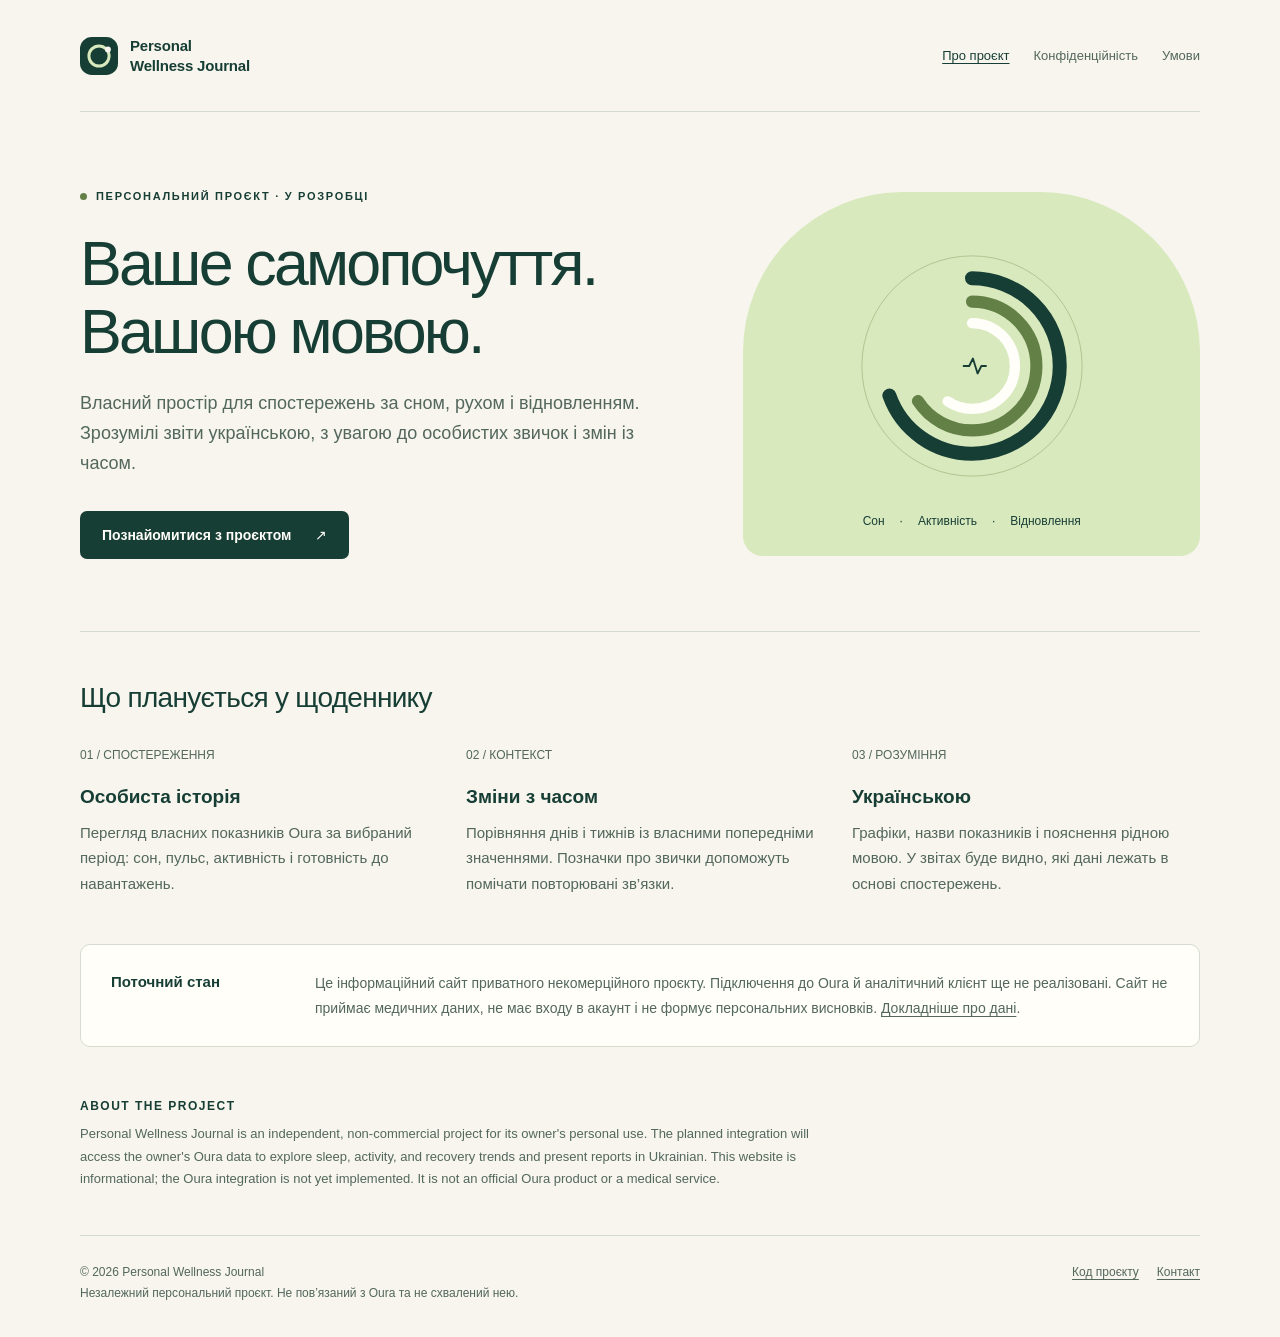
==== docs/index.html @ 6c8ab22f "Publish Ukrainian personal wellness project information and policies" ====
<!doctype html>
<html lang="uk">
<head>
  <meta charset="utf-8">
  <meta name="viewport" content="width=device-width, initial-scale=1">
  <meta name="description" content="Personal Wellness Journal — персональний проєкт для аналізу сну, активності та відновлення зі звітами українською.">
  <meta name="theme-color" content="#f7f5ed">
  <meta name="referrer" content="strict-origin-when-cross-origin">
  <title>Personal Wellness Journal — самопочуття вашою мовою</title>
  <link rel="icon" href="favicon.svg" type="image/svg+xml">
  <link rel="stylesheet" href="style.css">
</head>
<body>
  <a class="skip-link" href="#main">Перейти до вмісту</a>
  <div class="wrap">
    <header class="header">
      <a class="brand" href="./" aria-label="Personal Wellness Journal — головна"><img src="favicon.svg" alt="" width="38" height="38"><span>Personal<br>Wellness Journal</span></a>
      <nav class="nav" aria-label="Основна навігація">
        <a href="./" aria-current="page">Про проєкт</a>
        <a href="privacy.html">Конфіденційність</a>
        <a href="terms.html">Умови</a>
      </nav>
    </header>
    <main id="main">
      <section class="hero" aria-labelledby="hero-title">
        <div>
          <p class="eyebrow"><span class="dot" aria-hidden="true"></span>Персональний проєкт · У розробці</p>
          <h1 id="hero-title">Ваше самопочуття.<br>Вашою мовою.</h1>
          <p class="lead">Власний простір для спостережень за сном, рухом і відновленням. Зрозумілі звіти українською, з увагою до особистих звичок і змін із часом.</p>
          <a class="button" href="#about">Познайомитися з проєктом <span aria-hidden="true">↗</span></a>
        </div>
        <div class="visual" aria-hidden="true">
          <svg viewBox="0 0 300 300" fill="none" xmlns="http://www.w3.org/2000/svg">
            <circle cx="150" cy="150" r="118" stroke="#aec38f" stroke-width="1"/>
            <circle cx="150" cy="150" r="94" stroke="#173e35" stroke-width="15" stroke-dasharray="410 181" stroke-linecap="round" transform="rotate(-90 150 150)"/>
            <circle cx="150" cy="150" r="69" stroke="#638046" stroke-width="13" stroke-dasharray="285 149" stroke-linecap="round" transform="rotate(-90 150 150)"/>
            <circle cx="150" cy="150" r="46" stroke="#fffef9" stroke-width="11" stroke-dasharray="172 117" stroke-linecap="round" transform="rotate(-90 150 150)"/>
            <path d="M141 150h6l4-8 5 16 4-8h5" stroke="#173e35" stroke-width="2" stroke-linecap="round" stroke-linejoin="round"/>
          </svg>
          <div class="visual-caption"><span>Сон</span><span>Активність</span><span>Відновлення</span></div>
        </div>
      </section>
      <section class="section" id="about" aria-labelledby="about-title">
        <h2 class="section-heading" id="about-title">Що планується у щоденнику</h2>
        <div class="features">
          <article><span class="feature-number">01 / СПОСТЕРЕЖЕННЯ</span><h3>Особиста історія</h3><p>Перегляд власних показників Oura за вибраний період: сон, пульс, активність і готовність до навантажень.</p></article>
          <article><span class="feature-number">02 / КОНТЕКСТ</span><h3>Зміни з часом</h3><p>Порівняння днів і тижнів із власними попередніми значеннями. Позначки про звички допоможуть помічати повторювані зв’язки.</p></article>
          <article><span class="feature-number">03 / РОЗУМІННЯ</span><h3>Українською</h3><p>Графіки, назви показників і пояснення рідною мовою. У звітах буде видно, які дані лежать в основі спостережень.</p></article>
        </div>
      </section>
      <aside class="notice" aria-labelledby="status-title">
        <h2 id="status-title">Поточний стан</h2>
        <p>Це інформаційний сайт приватного некомерційного проєкту. Підключення до Oura й аналітичний клієнт ще не реалізовані. Сайт не приймає медичних даних, не має входу в акаунт і не формує персональних висновків. <a href="privacy.html">Докладніше про дані</a>.</p>
      </aside>
      <section class="english" lang="en" aria-labelledby="english-title">
        <h2 id="english-title">About the project</h2>
        <p>Personal Wellness Journal is an independent, non-commercial project for its owner's personal use. The planned integration will access the owner's Oura data to explore sleep, activity, and recovery trends and present reports in Ukrainian. This website is informational; the Oura integration is not yet implemented. It is not an official Oura product or a medical service.</p>
      </section>
    </main>
    <footer class="footer">
      <p>© 2026 Personal Wellness Journal<br>Незалежний персональний проєкт. Не пов’язаний з Oura та не схвалений нею.</p>
      <div class="footer-links"><a href="https://github.com/fedak/personal-wellness-journal">Код проєкту</a><a href="https://github.com/fedak/personal-wellness-journal/issues">Контакт</a></div>
    </footer>
  </div>
</body>
</html>
---- docs/style.css ----
:root {
  color-scheme: light;
  --paper: #f7f5ed;
  --ink: #173e35;
  --muted: #53675d;
  --line: #d5dbce;
  --accent: #d8e9bd;
  --white: #fffef9;
  font-family: -apple-system, BlinkMacSystemFont, "Segoe UI", sans-serif;
  color: var(--ink);
  background: var(--paper);
  font-synthesis: none;
}
* { box-sizing: border-box; }
body { margin: 0; }
a { color: inherit; text-underline-offset: .22em; }
a:hover { text-decoration-thickness: 2px; }
a:focus-visible { outline: 3px solid var(--ink); outline-offset: 6px; border-radius: 2px; }
.skip-link { position: absolute; top: -100px; left: 20px; padding: 12px; background: var(--white); z-index: 2; }
.skip-link:focus { top: 12px; }
.wrap { width: min(1120px, calc(100% - 64px)); margin-inline: auto; }
.header { min-height: 112px; display: flex; justify-content: space-between; align-items: center; gap: 28px; border-bottom: 1px solid var(--line); }
.brand { display: inline-flex; align-items: center; gap: 12px; text-decoration: none; font-size: 15px; font-weight: 650; line-height: 1.3; letter-spacing: -.2px; }
.brand img { width: 38px; height: 38px; }
.nav { display: flex; flex-wrap: wrap; gap: 24px; font-size: 13px; }
.nav a { color: var(--muted); text-decoration: none; }
.nav a[aria-current="page"] { color: var(--ink); text-decoration: underline; }
.eyebrow { display: flex; align-items: center; gap: 9px; font-size: 11px; font-weight: 650; letter-spacing: 1.7px; text-transform: uppercase; }
.dot { width: 7px; height: 7px; border-radius: 50%; background: #638046; flex-shrink: 0; }
.hero { padding: 78px 0 72px; display: grid; grid-template-columns: 1.3fr 1fr; gap: 70px; align-items: center; }
h1, h2, h3, p { margin-top: 0; }
h1 { font-size: clamp(40px, 4.9vw, 63px); font-weight: 500; line-height: 1.08; letter-spacing: -2.8px; margin-bottom: 24px; }
.hero h1 { margin-top: 28px; }
.lead { color: var(--muted); font-size: 18px; line-height: 1.65; max-width: 560px; }
.button { display: inline-flex; gap: 24px; align-items: center; background: var(--ink); color: var(--white); padding: 16px 22px; margin-top: 14px; border-radius: 7px; text-decoration: none; font-size: 14px; font-weight: 550; }
.button:hover { background: #285447; }
.button:focus-visible { outline-offset: 4px; }
.visual { background: var(--accent); border-radius: 160px 160px 20px 20px; padding: 34px 24px 28px; display: flex; flex-direction: column; align-items: center; }
.visual svg { width: min(100%, 280px); height: auto; }
.visual-caption { display: flex; justify-content: center; flex-wrap: wrap; gap: 15px; width: 100%; padding-top: 8px; font-size: 12px; }
.visual-caption span + span::before { content: "·"; margin-right: 15px; }
.section { padding: 48px 0; border-top: 1px solid var(--line); }
.section-heading { font-size: 28px; line-height: 1.25; font-weight: 500; letter-spacing: -.7px; margin-bottom: 30px; }
.features { display: grid; grid-template-columns: repeat(3, 1fr); gap: 38px; }
.feature-number { display: inline-block; margin-bottom: 24px; font-size: 12px; color: var(--muted); }
.features h3 { font-size: 19px; font-weight: 550; margin-bottom: 12px; }
.features p { font-size: 15px; color: var(--muted); line-height: 1.7; margin-bottom: 0; }
.notice { margin-bottom: 52px; padding: 26px 30px; background: var(--white); border: 1px solid var(--line); border-radius: 10px; display: grid; grid-template-columns: 180px 1fr; gap: 24px; }
.notice h2 { font-size: 15px; font-weight: 650; margin: 2px 0 0; }
.notice p { color: var(--muted); font-size: 14px; line-height: 1.75; margin: 0; }
.english { padding-bottom: 44px; max-width: 760px; }
.english h2 { font-size: 12px; text-transform: uppercase; letter-spacing: 1.5px; font-weight: 650; }
.english p { font-size: 13px; line-height: 1.75; color: var(--muted); margin-bottom: 0; }
.footer { border-top: 1px solid var(--line); padding: 26px 0 34px; display: flex; justify-content: space-between; align-items: flex-start; gap: 24px; font-size: 12px; line-height: 1.7; color: var(--muted); }
.footer p { margin: 0; max-width: 520px; }
.footer-links { display: flex; gap: 18px; flex-shrink: 0; }
.document { max-width: 780px; padding: 62px 0 64px; }
.document h1 { font-size: clamp(34px, 4.4vw, 52px); margin-top: 24px; letter-spacing: -1.8px; overflow-wrap: anywhere; }
.document .updated { color: var(--muted); font-size: 13px; margin-bottom: 34px; }
.document h2 { font-size: 21px; line-height: 1.35; font-weight: 550; letter-spacing: -.3px; margin: 34px 0 13px; }
.document p, .document li { color: var(--muted); font-size: 16px; line-height: 1.8; }
.document li { margin-bottom: 9px; }
.document ul { padding-left: 22px; }
.document .intro { color: var(--ink); font-size: 18px; line-height: 1.7; }
.document .summary { padding: 22px 25px; background: var(--accent); border-radius: 8px; margin-bottom: 30px; }
.document .summary p { color: var(--ink); margin: 0; font-size: 15px; }
.document .english { padding: 26px 0 0; margin-top: 34px; border-top: 1px solid var(--line); }
.document .english h2 { margin: 0 0 12px; font-size: 12px; }
.document .english p { font-size: 13px; }
@media (max-width: 850px) {
  .hero { gap: 32px; }
  .nav { gap: 16px; }
  .features { gap: 25px; }
  .header { flex-wrap: wrap; padding: 24px 0; gap: 20px; }
}
@media (max-width: 600px) {
  .wrap { width: calc(100% - 36px); }
  .header { min-height: 0; }
  .brand { font-size: 14px; }
  .nav { width: 100%; gap: 12px 20px; font-size: 12px; }
  .hero { grid-template-columns: 1fr; padding: 44px 0; gap: 36px; }
  h1 { font-size: 44px; letter-spacing: -2px; }
  .hero h1 { margin-top: 22px; }
  .lead { font-size: 16px; }
  .eyebrow { font-size: 10px; letter-spacing: 1.2px; }
  .visual { border-radius: 140px 140px 14px 14px; width: 100%; max-width: 340px; justify-self: center; }
  .visual svg { width: 230px; }
  .features { grid-template-columns: 1fr; gap: 28px; }
  .feature-number { margin-bottom: 12px; }
  .section { padding: 32px 0; }
  .section-heading { font-size: 25px; }
  .notice { grid-template-columns: 1fr; gap: 12px; padding: 22px; margin-bottom: 34px; }
  .footer { flex-direction: column; gap: 18px; }
  .document { padding: 42px 0; }
  .document h1 { font-size: 36px; letter-spacing: -1.2px; }
  .document p, .document li { font-size: 15px; }
}
@media print {
  :root { background: white; color: black; }
  .wrap { width: 100%; }
  .nav, .skip-link, .visual, .button, .footer-links { display: none; }
  .hero, .notice { display: block; }
  .document { max-width: none; }
  .document h2 { break-after: avoid; }
}
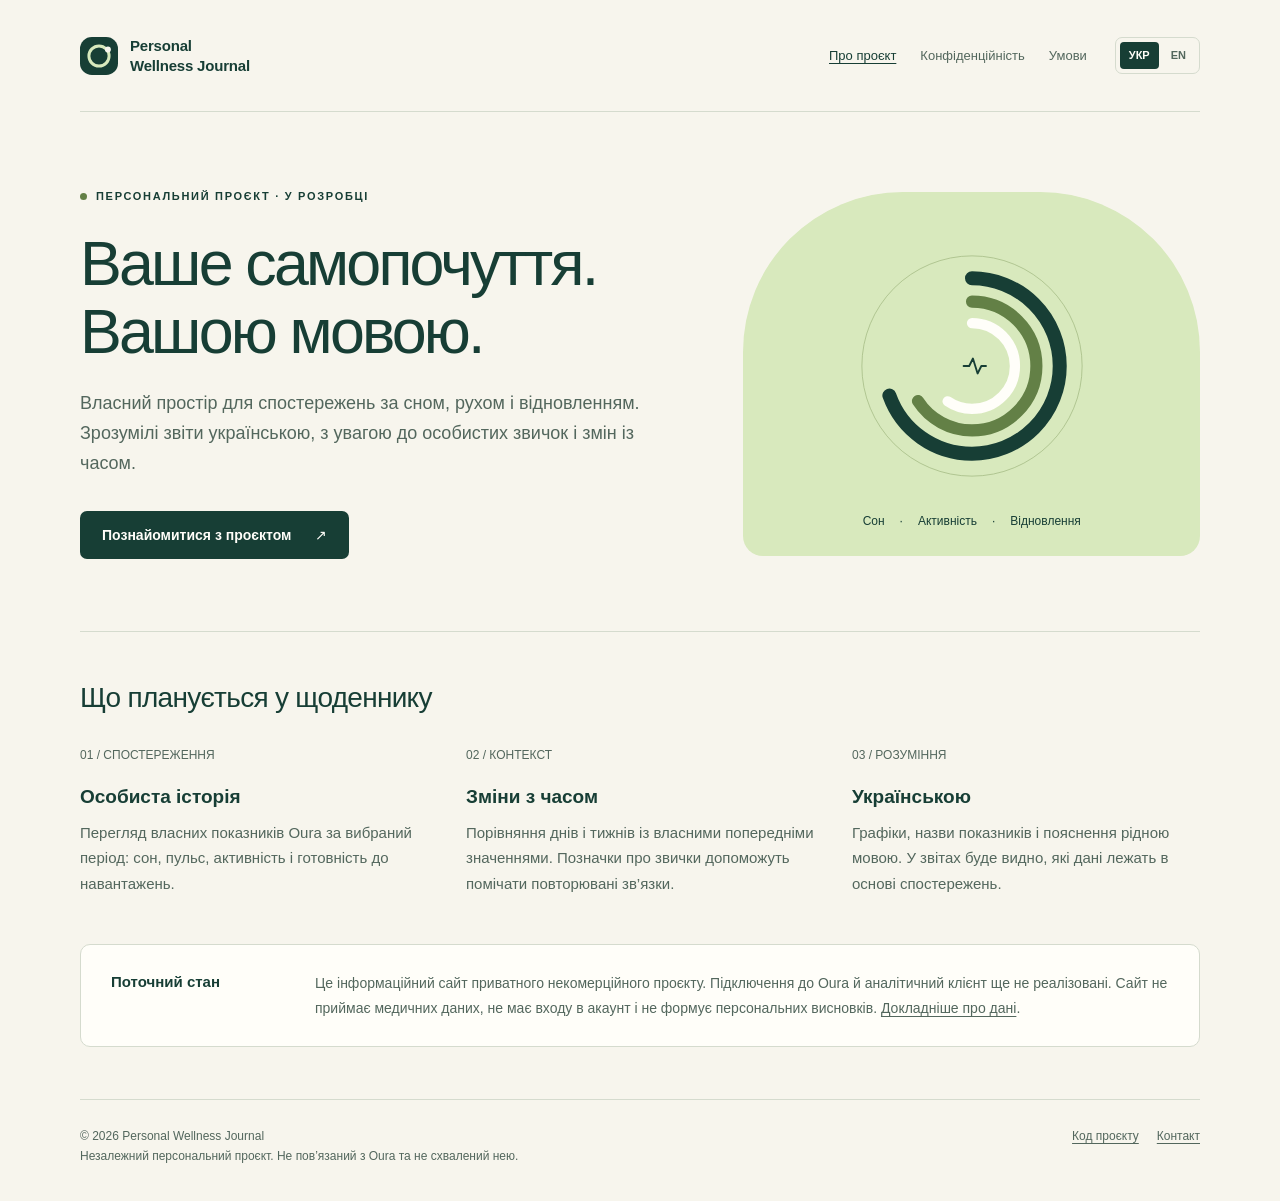
==== commit e7d01e0a: "Add complete English pages and Ukrainian-English navigation" ====
--- a/docs/index.html
+++ b/docs/index.html
@@ -9,6 +9,8 @@
   <title>Personal Wellness Journal — самопочуття вашою мовою</title>
   <link rel="icon" href="favicon.svg" type="image/svg+xml">
   <link rel="stylesheet" href="style.css">
+  <link rel="alternate" hreflang="uk" href="https://fedak.github.io/personal-wellness-journal/">
+  <link rel="alternate" hreflang="en" href="https://fedak.github.io/personal-wellness-journal/en/">
 </head>
 <body>
   <a class="skip-link" href="#main">Перейти до вмісту</a>
@@ -19,6 +21,10 @@
         <a href="./" aria-current="page">Про проєкт</a>
         <a href="privacy.html">Конфіденційність</a>
         <a href="terms.html">Умови</a>
+      </nav>
+      <nav class="language-switch" aria-label="Мова сайту">
+        <a href="./" lang="uk" hreflang="uk" aria-label="Українська" aria-current="true">УКР</a>
+        <a href="en/" lang="en" hreflang="en" aria-label="English">EN</a>
       </nav>
     </header>
     <main id="main">
@@ -52,10 +58,6 @@
         <h2 id="status-title">Поточний стан</h2>
         <p>Це інформаційний сайт приватного некомерційного проєкту. Підключення до Oura й аналітичний клієнт ще не реалізовані. Сайт не приймає медичних даних, не має входу в акаунт і не формує персональних висновків. <a href="privacy.html">Докладніше про дані</a>.</p>
       </aside>
-      <section class="english" lang="en" aria-labelledby="english-title">
-        <h2 id="english-title">About the project</h2>
-        <p>Personal Wellness Journal is an independent, non-commercial project for its owner's personal use. The planned integration will access the owner's Oura data to explore sleep, activity, and recovery trends and present reports in Ukrainian. This website is informational; the Oura integration is not yet implemented. It is not an official Oura product or a medical service.</p>
-      </section>
     </main>
     <footer class="footer">
       <p>© 2026 Personal Wellness Journal<br>Незалежний персональний проєкт. Не пов’язаний з Oura та не схвалений нею.</p>
--- a/docs/style.css
+++ b/docs/style.css
@@ -19,12 +19,16 @@
 .skip-link { position: absolute; top: -100px; left: 20px; padding: 12px; background: var(--white); z-index: 2; }
 .skip-link:focus { top: 12px; }
 .wrap { width: min(1120px, calc(100% - 64px)); margin-inline: auto; }
-.header { min-height: 112px; display: flex; justify-content: space-between; align-items: center; gap: 28px; border-bottom: 1px solid var(--line); }
+.header { min-height: 112px; display: grid; grid-template-columns: auto 1fr auto; align-items: center; gap: 28px; border-bottom: 1px solid var(--line); }
 .brand { display: inline-flex; align-items: center; gap: 12px; text-decoration: none; font-size: 15px; font-weight: 650; line-height: 1.3; letter-spacing: -.2px; }
 .brand img { width: 38px; height: 38px; }
-.nav { display: flex; flex-wrap: wrap; gap: 24px; font-size: 13px; }
+.nav { display: flex; flex-wrap: wrap; justify-self: end; gap: 24px; font-size: 13px; }
 .nav a { color: var(--muted); text-decoration: none; }
 .nav a[aria-current="page"] { color: var(--ink); text-decoration: underline; }
+.language-switch { display: flex; gap: 3px; padding: 4px; border: 1px solid var(--line); border-radius: 7px; }
+.language-switch a { padding: 7px 9px; border-radius: 4px; color: var(--muted); font-size: 11px; font-weight: 650; line-height: 1.2; text-decoration: none; }
+.language-switch a[aria-current="true"] { color: var(--white); background: var(--ink); }
+.language-switch a:hover { box-shadow: inset 0 0 0 1px var(--ink); }
 .eyebrow { display: flex; align-items: center; gap: 9px; font-size: 11px; font-weight: 650; letter-spacing: 1.7px; text-transform: uppercase; }
 .dot { width: 7px; height: 7px; border-radius: 50%; background: #638046; flex-shrink: 0; }
 .hero { padding: 78px 0 72px; display: grid; grid-template-columns: 1.3fr 1fr; gap: 70px; align-items: center; }
@@ -48,9 +52,6 @@
 .notice { margin-bottom: 52px; padding: 26px 30px; background: var(--white); border: 1px solid var(--line); border-radius: 10px; display: grid; grid-template-columns: 180px 1fr; gap: 24px; }
 .notice h2 { font-size: 15px; font-weight: 650; margin: 2px 0 0; }
 .notice p { color: var(--muted); font-size: 14px; line-height: 1.75; margin: 0; }
-.english { padding-bottom: 44px; max-width: 760px; }
-.english h2 { font-size: 12px; text-transform: uppercase; letter-spacing: 1.5px; font-weight: 650; }
-.english p { font-size: 13px; line-height: 1.75; color: var(--muted); margin-bottom: 0; }
 .footer { border-top: 1px solid var(--line); padding: 26px 0 34px; display: flex; justify-content: space-between; align-items: flex-start; gap: 24px; font-size: 12px; line-height: 1.7; color: var(--muted); }
 .footer p { margin: 0; max-width: 520px; }
 .footer-links { display: flex; gap: 18px; flex-shrink: 0; }
@@ -64,18 +65,17 @@
 .document .intro { color: var(--ink); font-size: 18px; line-height: 1.7; }
 .document .summary { padding: 22px 25px; background: var(--accent); border-radius: 8px; margin-bottom: 30px; }
 .document .summary p { color: var(--ink); margin: 0; font-size: 15px; }
-.document .english { padding: 26px 0 0; margin-top: 34px; border-top: 1px solid var(--line); }
-.document .english h2 { margin: 0 0 12px; font-size: 12px; }
-.document .english p { font-size: 13px; }
 @media (max-width: 850px) {
   .hero { gap: 32px; }
   .nav { gap: 16px; }
   .features { gap: 25px; }
-  .header { flex-wrap: wrap; padding: 24px 0; gap: 20px; }
+  .header { grid-template-columns: 1fr auto; padding: 24px 0; gap: 20px; }
+  .nav { grid-column: 1 / -1; grid-row: 2; justify-self: start; }
+  .language-switch { grid-column: 2; grid-row: 1; }
 }
 @media (max-width: 600px) {
   .wrap { width: calc(100% - 36px); }
-  .header { min-height: 0; }
+  .header { min-height: 0; gap: 16px; }
   .brand { font-size: 14px; }
   .nav { width: 100%; gap: 12px 20px; font-size: 12px; }
   .hero { grid-template-columns: 1fr; padding: 44px 0; gap: 36px; }
@@ -98,7 +98,7 @@
 @media print {
   :root { background: white; color: black; }
   .wrap { width: 100%; }
-  .nav, .skip-link, .visual, .button, .footer-links { display: none; }
+  .nav, .language-switch, .skip-link, .visual, .button, .footer-links { display: none; }
   .hero, .notice { display: block; }
   .document { max-width: none; }
   .document h2 { break-after: avoid; }
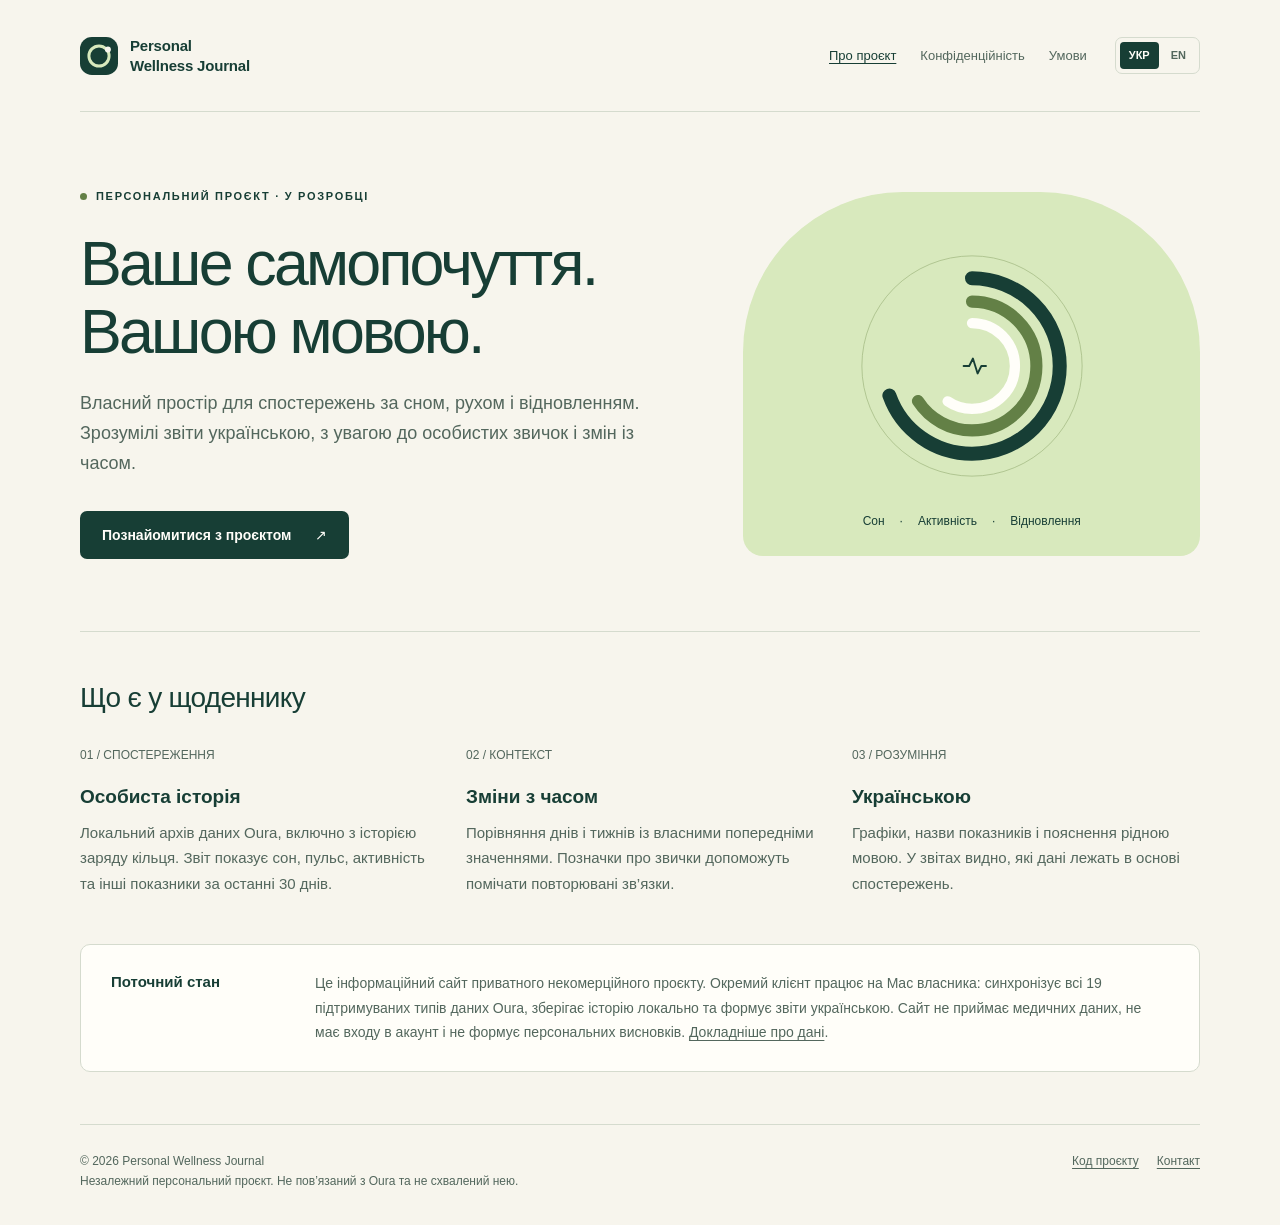
==== commit c8f172a8: "Document the local Oura archive and automatic synchronization in both languages" ====
--- a/docs/index.html
+++ b/docs/index.html
@@ -47,16 +47,16 @@
         </div>
       </section>
       <section class="section" id="about" aria-labelledby="about-title">
-        <h2 class="section-heading" id="about-title">Що планується у щоденнику</h2>
+        <h2 class="section-heading" id="about-title">Що є у щоденнику</h2>
         <div class="features">
-          <article><span class="feature-number">01 / СПОСТЕРЕЖЕННЯ</span><h3>Особиста історія</h3><p>Перегляд власних показників Oura за вибраний період: сон, пульс, активність і готовність до навантажень.</p></article>
+          <article><span class="feature-number">01 / СПОСТЕРЕЖЕННЯ</span><h3>Особиста історія</h3><p>Локальний архів даних Oura, включно з історією заряду кільця. Звіт показує сон, пульс, активність та інші показники за останні 30 днів.</p></article>
           <article><span class="feature-number">02 / КОНТЕКСТ</span><h3>Зміни з часом</h3><p>Порівняння днів і тижнів із власними попередніми значеннями. Позначки про звички допоможуть помічати повторювані зв’язки.</p></article>
-          <article><span class="feature-number">03 / РОЗУМІННЯ</span><h3>Українською</h3><p>Графіки, назви показників і пояснення рідною мовою. У звітах буде видно, які дані лежать в основі спостережень.</p></article>
+          <article><span class="feature-number">03 / РОЗУМІННЯ</span><h3>Українською</h3><p>Графіки, назви показників і пояснення рідною мовою. У звітах видно, які дані лежать в основі спостережень.</p></article>
         </div>
       </section>
       <aside class="notice" aria-labelledby="status-title">
         <h2 id="status-title">Поточний стан</h2>
-        <p>Це інформаційний сайт приватного некомерційного проєкту. Підключення до Oura й аналітичний клієнт ще не реалізовані. Сайт не приймає медичних даних, не має входу в акаунт і не формує персональних висновків. <a href="privacy.html">Докладніше про дані</a>.</p>
+        <p>Це інформаційний сайт приватного некомерційного проєкту. Окремий клієнт працює на Mac власника: синхронізує всі 19 підтримуваних типів даних Oura, зберігає історію локально та формує звіти українською. Сайт не приймає медичних даних, не має входу в акаунт і не формує персональних висновків. <a href="privacy.html">Докладніше про дані</a>.</p>
       </aside>
     </main>
     <footer class="footer">
